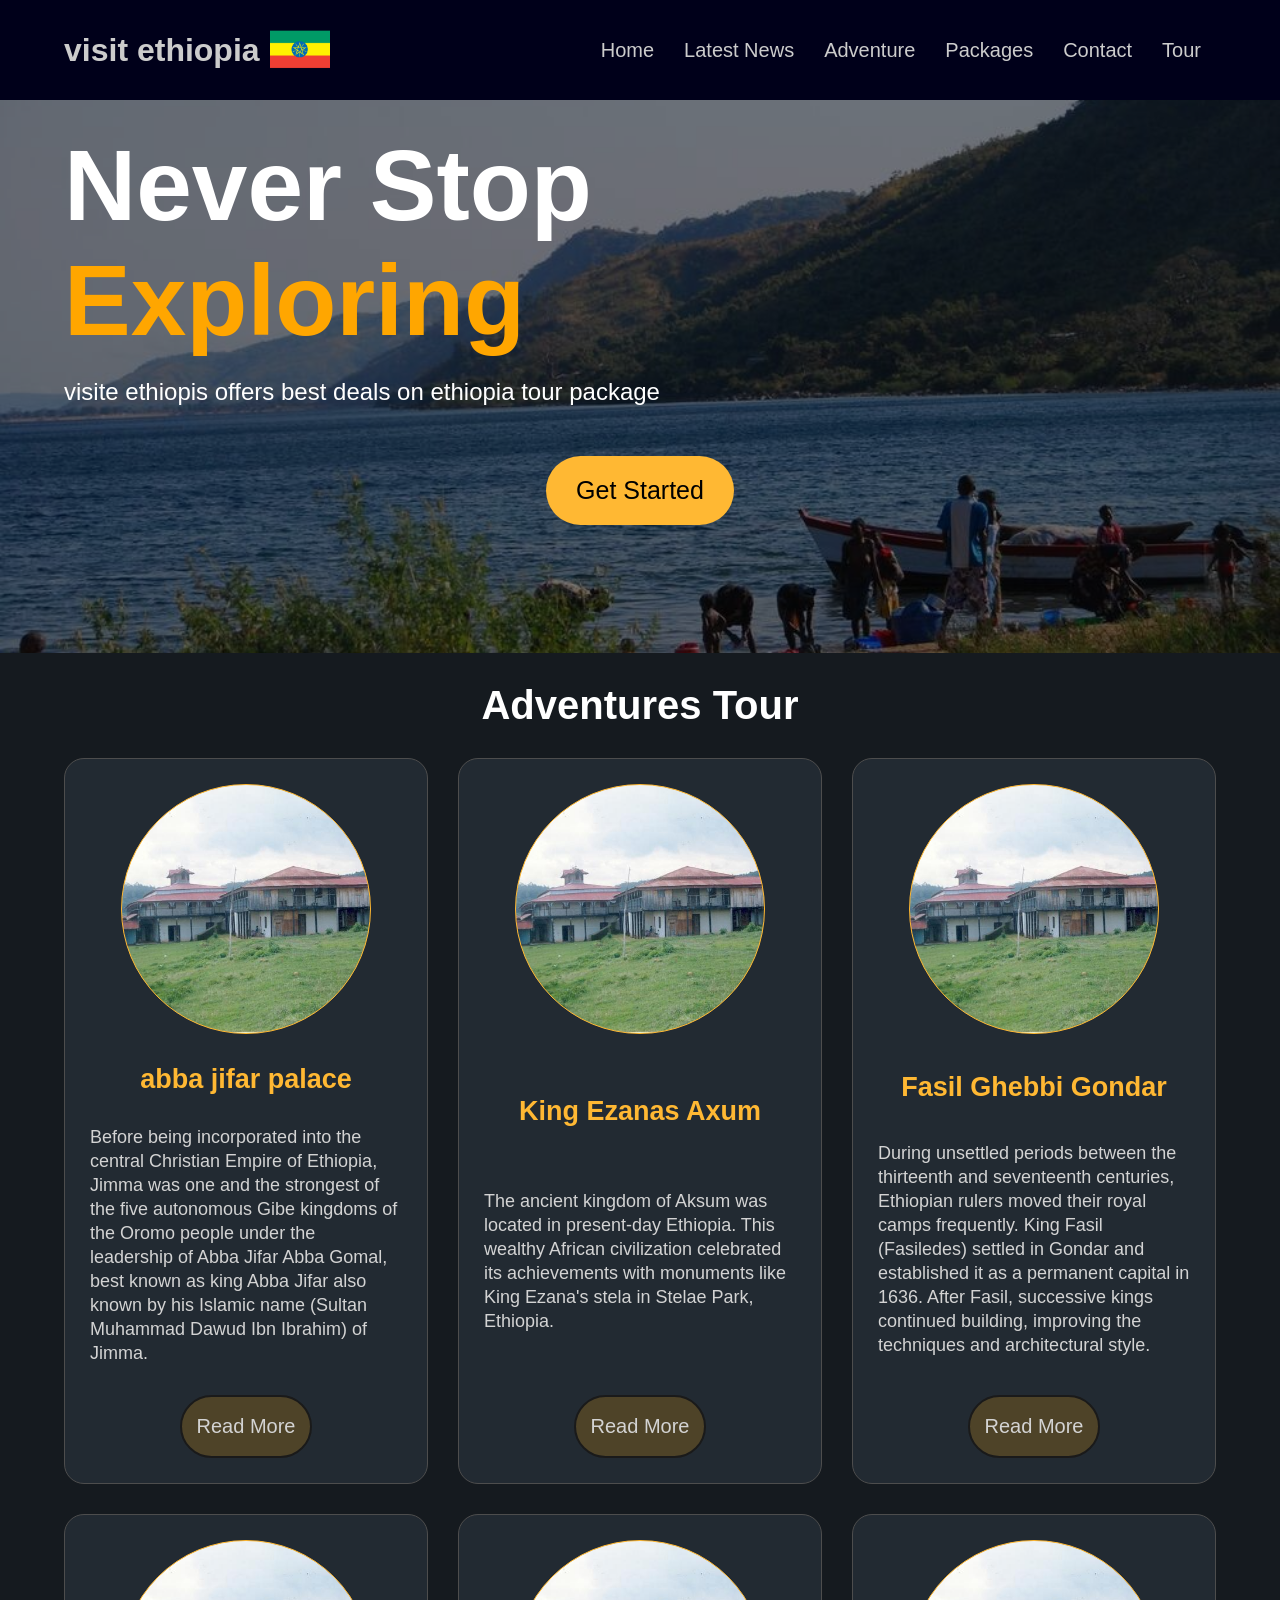
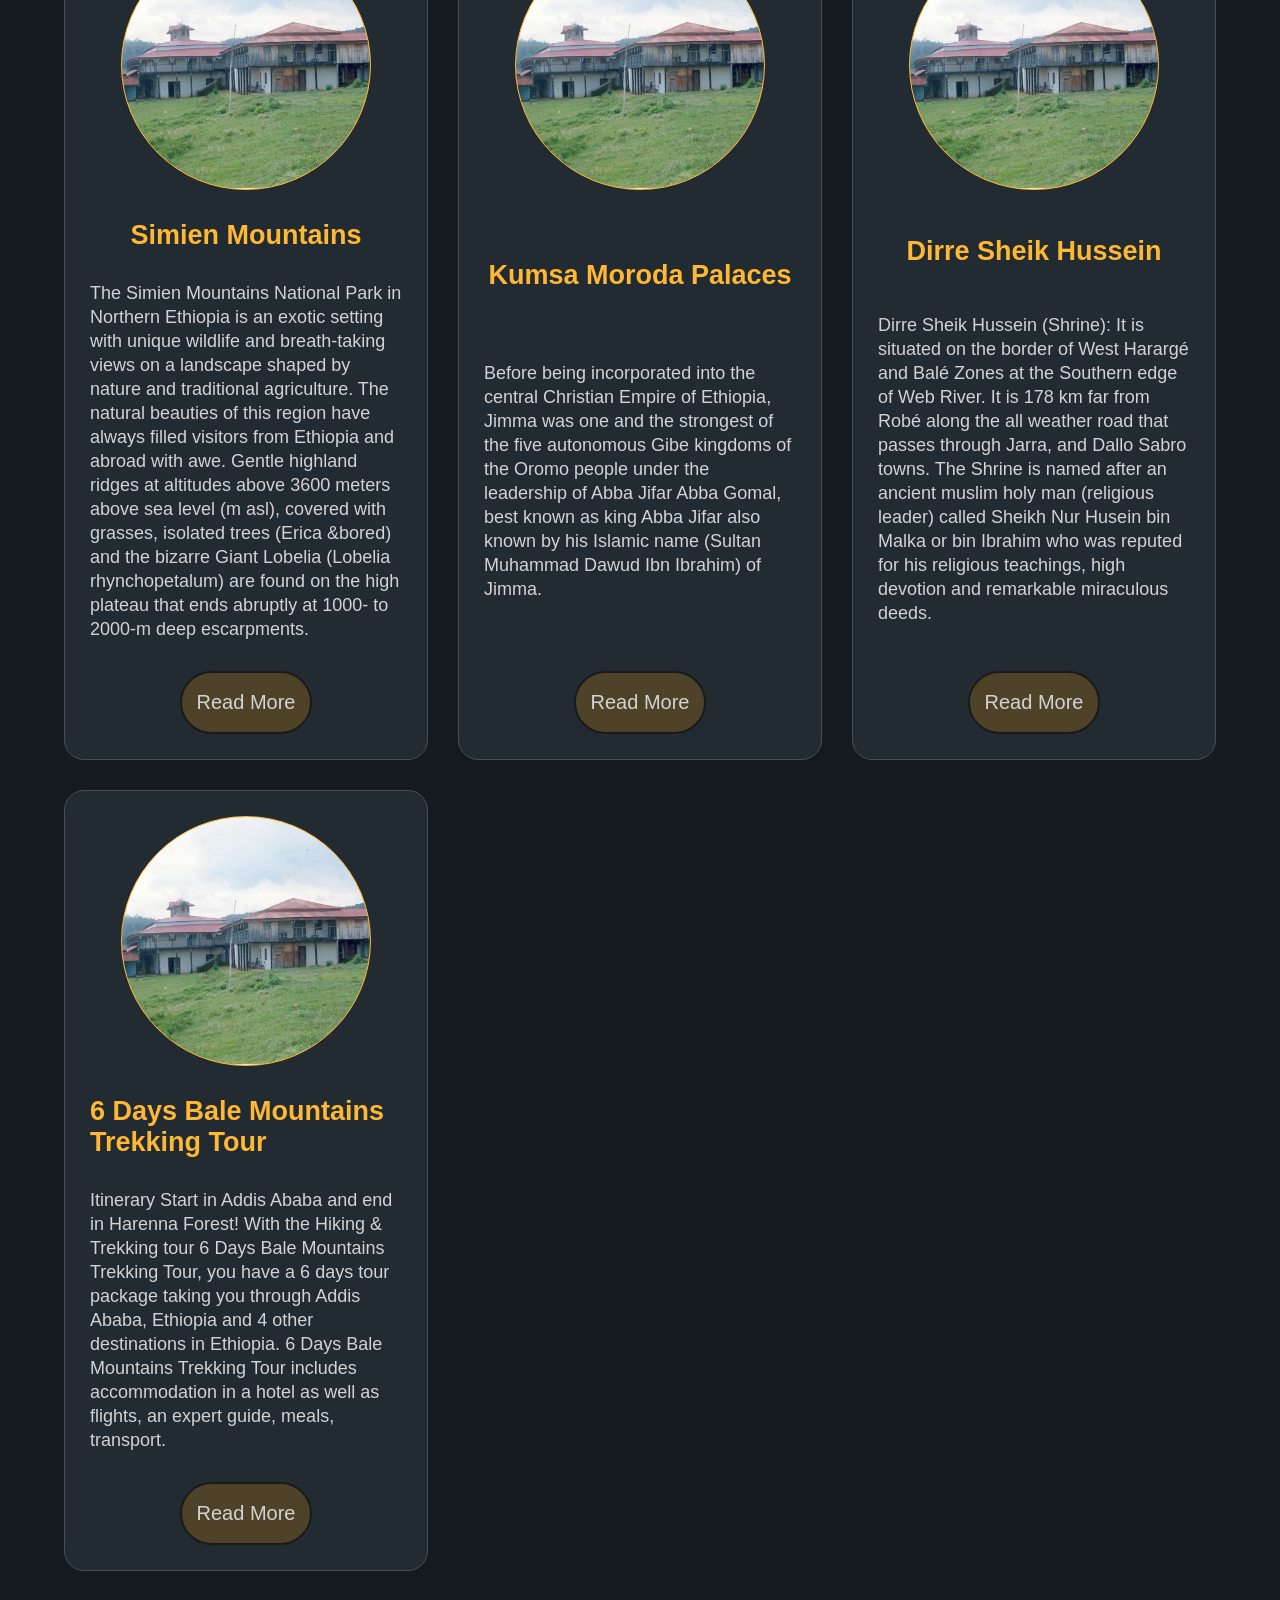
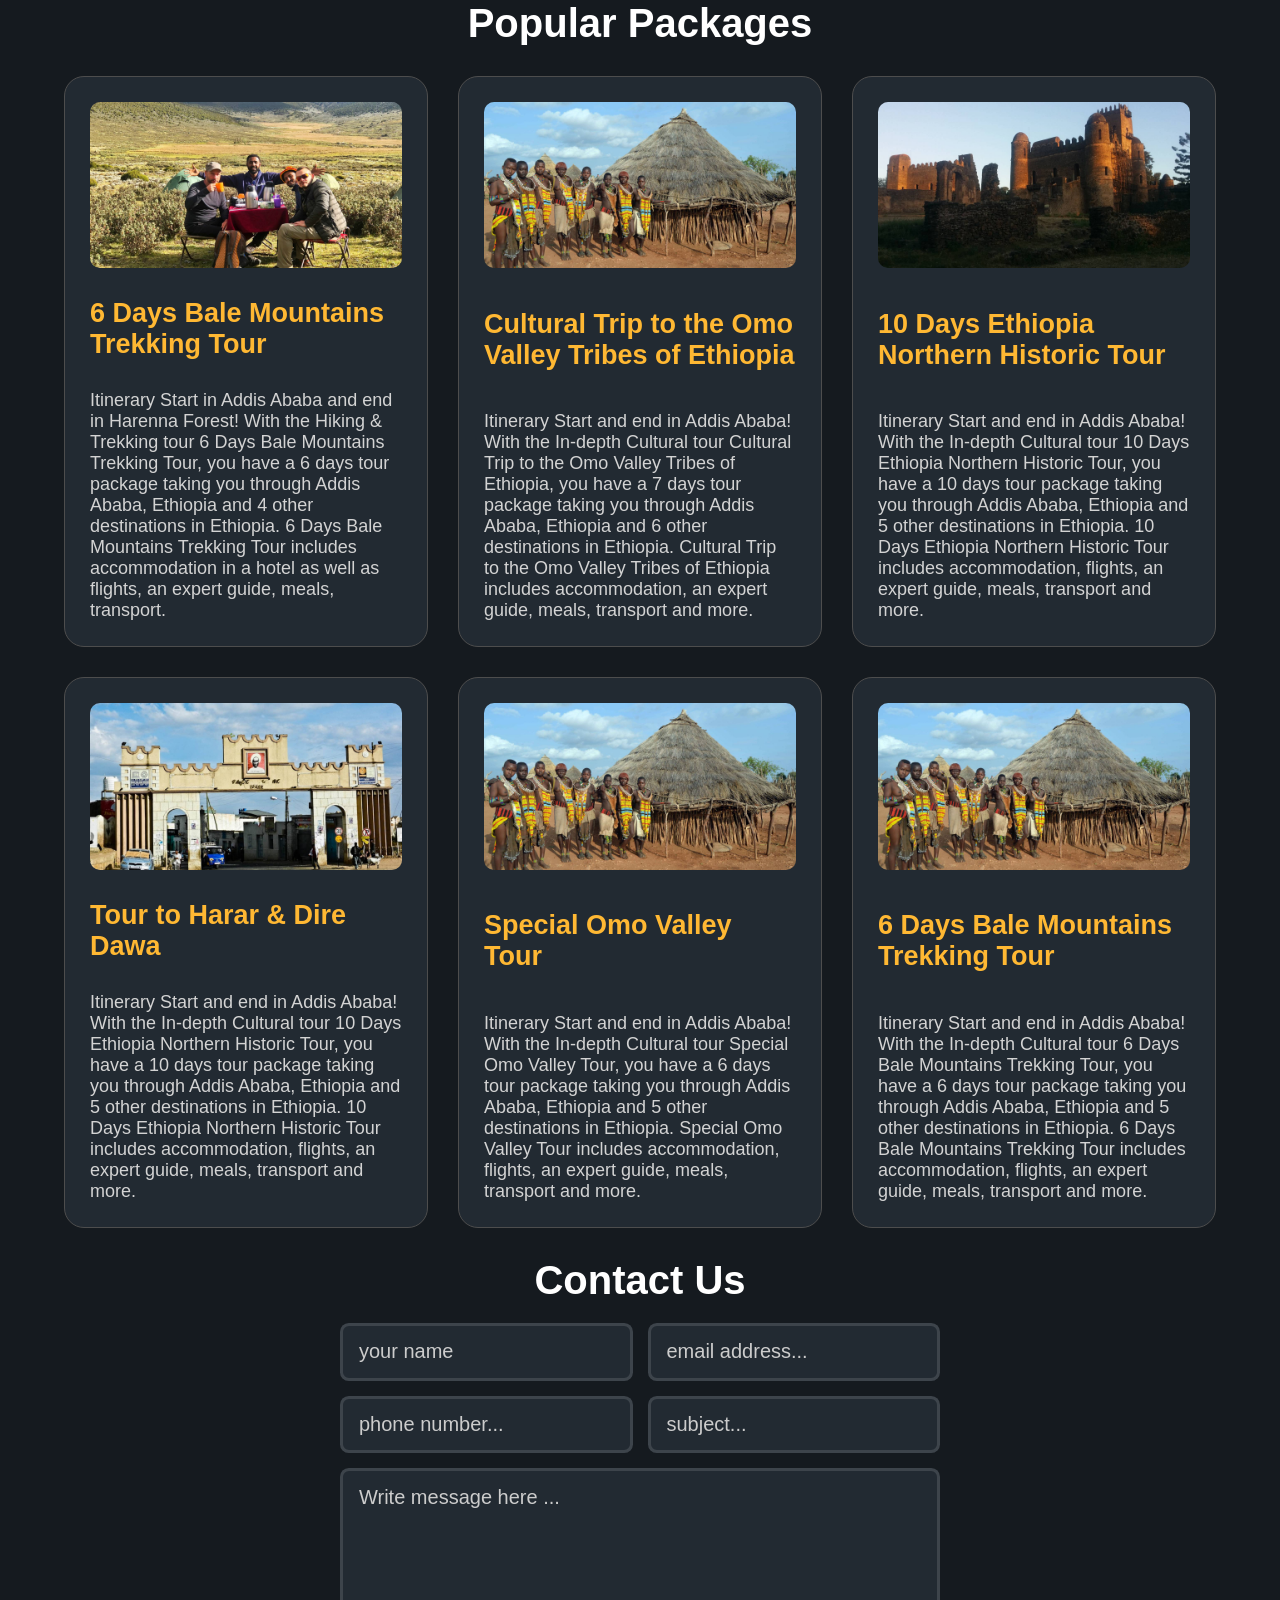
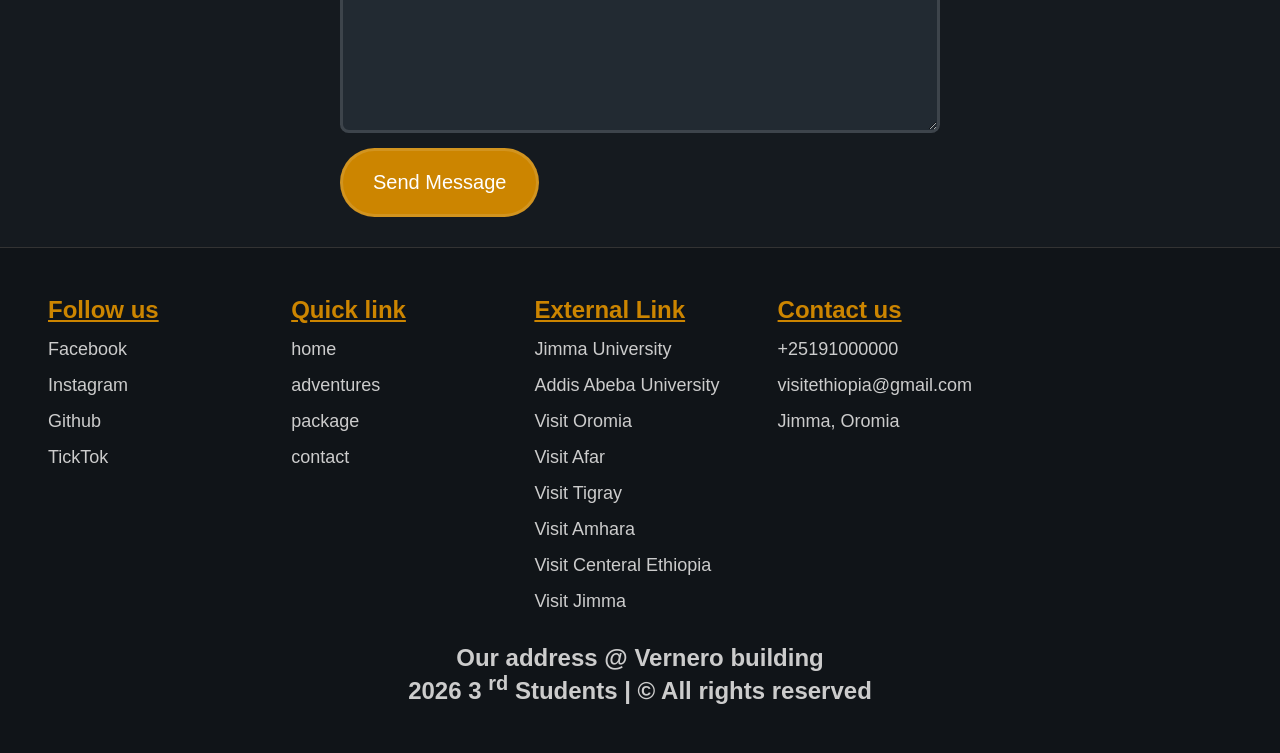
==== index.html @ 1f54592b "making the html onthe root dir" ====
<!doctype html>
<html lang="en">
  <head>
    <meta charset="UTF-8" />
    <meta name="viewport" content="width=device-width, initial-scale=1.0" />
    <link rel="stylesheet" href="./assets/css/visit-ethiopia.css" />
    <link
      rel="stylesheet"
      href="https://cdnjs.cloudflare.com/ajax/libs/font-awesome/6.5.1/css/all.min.css"
    />

    <title>Visit ethiopia</title>
  </head>
  <body>
    <header>
      <div class="logo-container">
        <div class="logo-text-container"><h1>visit ethiopia</h1></div>
        <img
          src="../assets/img/pngwing.com (2).png"
          alt="ethiopia flag"
          width="60"
        />
      </div>

      <nav>
        <div class="bar">
          <i class="fa-solid fa-bars"></i>
        </div>
        <ul>
          <li><a href="#">home</a></li>
          <li><a href="#">latest news</a></li>
          <li><a href="#">adventure</a></li>
          <li><a href="#">packages</a></li>
          <li><a href="#">contact</a></li>
          <li><a href="#">tour</a></li>
        </ul>
      </nav>
    </header>
    <main>
      <div class="landing-container">
        <div class="neverstop-cotainer">
          <p>never stop <br /><span class="exploring">exploring</span></p>
        </div>
        <div class="paragraph-container">
          <p>visite ethiopis offers best deals on ethiopia tour package</p>
        </div>

        <div class="btn-container">
          <button>get started</button>
        </div>
      </div>

      <section class="addventure-box-container">
        <div class="adventure-title"><a href="#">adventures tour</a></div>
        <div class="adventure-box">
          <div class="img"></div>
          <div class="title-container">
            <h1>abba jifar palace</h1>
          </div>
          <div class="para-container">
            <p>
              Before being incorporated into the central Christian Empire of
              Ethiopia, Jimma was one and the strongest of the five autonomous
              Gibe kingdoms of the Oromo people under the leadership of Abba
              Jifar Abba Gomal, best known as king Abba Jifar also known by his
              Islamic name (Sultan Muhammad Dawud Ibn Ibrahim) of Jimma.
            </p>
          </div>
          <div class="read-more">
            <a href="#">read more</a>
          </div>
        </div>
        <div class="adventure-box">
          <div class="img"></div>
          <div class="title-container">
            <h1>King Ezanas Axum</h1>
          </div>
          <div class="para-container">
            <p>
              The ancient kingdom of Aksum was located in present-day Ethiopia.
              This wealthy African civilization celebrated its achievements with
              monuments like King Ezana's stela in Stelae Park, Ethiopia.
            </p>
          </div>
          <div class="read-more">
            <a href="#">read more</a>
          </div>
        </div>
        <div class="adventure-box">
          <div class="img"></div>
          <div class="title-container">
            <h1>Fasil Ghebbi Gondar</h1>
          </div>
          <div class="para-container">
            <p>
              During unsettled periods between the thirteenth and seventeenth
              centuries, Ethiopian rulers moved their royal camps frequently.
              King Fasil (Fasiledes) settled in Gondar and established it as a
              permanent capital in 1636. After Fasil, successive kings continued
              building, improving the techniques and architectural style.
            </p>
          </div>
          <div class="read-more">
            <a href="#">read more</a>
          </div>
        </div>
        <div class="adventure-box">
          <div class="img"></div>
          <div class="title-container">
            <h1>Simien Mountains</h1>
          </div>
          <div class="para-container">
            <p>
              The Simien Mountains National Park in Northern Ethiopia is an
              exotic setting with unique wildlife and breath-taking views on a
              landscape shaped by nature and traditional agriculture. The
              natural beauties of this region have always filled visitors from
              Ethiopia and abroad with awe. Gentle highland ridges at altitudes
              above 3600 meters above sea level (m asl), covered with grasses,
              isolated trees (Erica &bored) and the bizarre Giant Lobelia
              (Lobelia rhynchopetalum) are found on the high plateau that ends
              abruptly at 1000- to 2000-m deep escarpments.
            </p>
          </div>
          <div class="read-more">
            <a href="#">read more</a>
          </div>
        </div>
        <div class="adventure-box">
          <div class="img"></div>
          <div class="title-container">
            <h1>Kumsa Moroda Palaces</h1>
          </div>
          <div class="para-container">
            <p>
              Before being incorporated into the central Christian Empire of
              Ethiopia, Jimma was one and the strongest of the five autonomous
              Gibe kingdoms of the Oromo people under the leadership of Abba
              Jifar Abba Gomal, best known as king Abba Jifar also known by his
              Islamic name (Sultan Muhammad Dawud Ibn Ibrahim) of Jimma.
            </p>
          </div>
          <div class="read-more">
            <a href="#">read more</a>
          </div>
        </div>
        <div class="adventure-box">
          <div class="img"></div>
          <div class="title-container">
            <h1>Dirre Sheik Hussein</h1>
          </div>
          <div class="para-container">
            <p>
              Dirre Sheik Hussein (Shrine): It is situated on the border of West
              Harargé and Balé Zones at the Southern edge of Web River. It is
              178 km far from Robé along the all weather road that passes
              through Jarra, and Dallo Sabro towns. The Shrine is named after an
              ancient muslim holy man (religious leader) called Sheikh Nur
              Husein bin Malka or bin Ibrahim who was reputed for his religious
              teachings, high devotion and remarkable miraculous deeds.
            </p>
          </div>
          <div class="read-more">
            <a href="#">read more</a>
          </div>
        </div>
        <div class="adventure-box">
          <div class="img"></div>
          <div class="title-container">
            <h1>6 Days Bale Mountains Trekking Tour</h1>
          </div>
          <div class="para-container">
            <p>
              Itinerary Start in Addis Ababa and end in Harenna Forest! With the
              Hiking & Trekking tour 6 Days Bale Mountains Trekking Tour, you
              have a 6 days tour package taking you through Addis Ababa,
              Ethiopia and 4 other destinations in Ethiopia. 6 Days Bale
              Mountains Trekking Tour includes accommodation in a hotel as well
              as flights, an expert guide, meals, transport.
            </p>
          </div>
          <div class="read-more">
            <a href="#">read more</a>
          </div>
        </div>
      </section>
      <section>
        <div class="packagecontainer">
          <div class="packagetitle">
            <a href="#home" name="package">Popular Packages</a>
          </div>
          <div class="box">
            <img
              src="../assets/img/6 days.jpg"
              alt="6 Days Bale Mountains Trekking Tour"
            />
            <h1>6 Days Bale Mountains Trekking Tour</h1>
            <p>
              Itinerary Start in Addis Ababa and end in Harenna Forest! With the
              Hiking &amp; Trekking tour 6 Days Bale Mountains Trekking Tour,
              you have a 6 days tour package taking you through Addis Ababa,
              Ethiopia and 4 other destinations in Ethiopia. 6 Days Bale
              Mountains Trekking Tour includes accommodation in a hotel as well
              as flights, an expert guide, meals, transport.
            </p>
          </div>
          <div class="box">
            <img
              src="../assets/img/omo valley.jpg"
              alt="Cultural Trip to the Omo Valley Tribes of Ethiopia"
            />
            <h1>Cultural Trip to the Omo Valley Tribes of Ethiopia</h1>
            <p>
              Itinerary Start and end in Addis Ababa! With the In-depth Cultural
              tour Cultural Trip to the Omo Valley Tribes of Ethiopia, you have
              a 7 days tour package taking you through Addis Ababa, Ethiopia and
              6 other destinations in Ethiopia. Cultural Trip to the Omo Valley
              Tribes of Ethiopia includes accommodation, an expert guide, meals,
              transport and more.
            </p>
          </div>
          <div class="box">
            <img
              src="../assets/img/ethio northern.jpg"
              alt="10 Days Ethiopia Northern Historic Tour"
            />
            <h1>10 Days Ethiopia Northern Historic Tour</h1>
            <p>
              Itinerary Start and end in Addis Ababa! With the In-depth Cultural
              tour 10 Days Ethiopia Northern Historic Tour, you have a 10 days
              tour package taking you through Addis Ababa, Ethiopia and 5 other
              destinations in Ethiopia. 10 Days Ethiopia Northern Historic Tour
              includes accommodation, flights, an expert guide, meals, transport
              and more.
            </p>
          </div>
          <div class="box">
            <img
              src="../assets/img/tour harari and diree.jpg"
              alt="Tour to Harar &amp; Dire Dawa"
            />
            <h1>Tour to Harar &amp; Dire Dawa</h1>
            <p>
              Itinerary Start and end in Addis Ababa! With the In-depth Cultural
              tour 10 Days Ethiopia Northern Historic Tour, you have a 10 days
              tour package taking you through Addis Ababa, Ethiopia and 5 other
              destinations in Ethiopia. 10 Days Ethiopia Northern Historic Tour
              includes accommodation, flights, an expert guide, meals, transport
              and more.
            </p>
          </div>
          <div class="box">
            <img
              src="../assets/img/omo valley.jpg"
              alt="Special Omo Valley Tour"
            />
            <h1>Special Omo Valley Tour</h1>
            <p>
              Itinerary Start and end in Addis Ababa! With the In-depth Cultural
              tour Special Omo Valley Tour, you have a 6 days tour package
              taking you through Addis Ababa, Ethiopia and 5 other destinations
              in Ethiopia. Special Omo Valley Tour includes accommodation,
              flights, an expert guide, meals, transport and more.
            </p>
          </div>
          <div class="box">
            <img
              src="../assets/img/omo valley.jpg"
              alt="6 Days Bale Mountains Trekking Tour"
            />
            <h1>6 Days Bale Mountains Trekking Tour</h1>
            <p>
              Itinerary Start and end in Addis Ababa! With the In-depth Cultural
              tour 6 Days Bale Mountains Trekking Tour, you have a 6 days tour
              package taking you through Addis Ababa, Ethiopia and 5 other
              destinations in Ethiopia. 6 Days Bale Mountains Trekking Tour
              includes accommodation, flights, an expert guide, meals, transport
              and more.
            </p>
          </div>
        </div>
      </section>
      <section>
        <div class="contactcontainer">
          <div class="contacttitle">
            <a href="#home" name="contact">contact us</a>
          </div>
          <form action="" method="post">
            <input
              type="text"
              name="fname"
              id="fname"
              placeholder="your name"
            />
            <input
              type="email"
              name="email"
              id="email"
              placeholder="email address..."
            />
            <input
              type="tel"
              name="phone"
              id="phone"
              placeholder="phone number..."
            />
            <input
              type="text"
              name="subject"
              id="subject"
              placeholder="subject..."
            />
            <textarea
              name="message"
              id=""
              placeholder="Write message here ..."
              rows="10"
            ></textarea>
            <div class="btn-container">
              <input type="submit" value="Send Message" />
            </div>
          </form>
        </div>
      </section>
    </main>

    <footer>
      <div class="footercontainer">
        <div class="footer-box">
          <h2>Follow us</h2>
          <a href="#">Facebook</a>
          <a href="#">Instagram</a>
          <a href="#">Github</a>
          <a href="#">TickTok</a>
        </div>
        <div class="footer-box">
          <h2>Quick link</h2>
          <a href="#home">home</a>
          <a href="#adventures">adventures</a>
          <a href="#package">package</a>
          <a href="#contact">contact</a>
        </div>
        <div class="footer-box">
          <h2>External Link</h2>
          <a href="#">Jimma University</a>
          <a href="#">Addis Abeba University</a>
          <a href="#">Visit Oromia</a>
          <a href="#">Visit Afar</a>
          <a href="#">Visit Tigray</a>
          <a href="#">Visit Amhara</a>
          <a href="#">Visit Centeral Ethiopia</a>
          <a href="#">Visit Jimma</a>
        </div>
        <div class="footer-box">
          <h2>Contact us</h2>
          <a href="">+25191000000</a>
          <a href="">visitethiopia@gmail.com</a>
          <a href="">Jimma, Oromia</a>
        </div>

        <div class="copyright">
          <h2>Our address @ Vernero building</h2>
          <h2>
            2026 3 <sup style="text-transform: lowercase">rd</sup> Students | ©
            All rights reserved
          </h2>
        </div>
      </div>
    </footer>
  </body>
</html>
---- assets/css/visit-ethiopia.css ----
* {
    box-sizing: border-box;
    margin: 0;
    padding: 0;
    font-family: Arial, Helvetica, sans-serif;
}

body {
    background-color: #151a1f;

}

header {
    position: fixed;
    z-index: 999;
    width: 100%;
    display: flex;
    align-items: center;
    color: hsl(0, 0%, 80%);
    background-color: hsl(240, 100%, 5%);
    justify-content: space-between;
    padding-inline: 5%;
    padding-block: 20px;
}

header .logo-container {
    display: flex;
    gap: 10px;
    align-items: center;
}
header .logo-container img {
    
    border-radius: 10px;
}
header nav ul {
    display: flex;
    text-transform: capitalize;
}

header nav ul li {
    list-style: none;
    padding-inline: 15px;
    padding-block: 10px;
    border-radius: 3px;
}

header nav ul li a {
    font-size: 20px;
    text-decoration: none;
    color: hsl(0, 0%, 80%);
    position: relative;
}

header nav ul li:hover > a {
    color: orange;
}


header nav ul li:hover{
    background-color: rgba(255, 166, 0, 0.3);
    color: hsla(39, 100%, 50%, 0.811);
}

.bar {
    font-size: 30px;
    cursor: pointer;
    transition: all 0.3s ease-out;
    display: none;
}

.bar:hover

.bar:hover {
    color: hsl(39, 100%, 80%);
}
/* header nav ul li a::before{
    content: "";
    width: 100%;
    height: 2px;
    background-color: hsl(0, 0%, 80%);
    position: absolute;
    border-radius: 2px;
    bottom: -2px;
    transform: scaleX(0);
    transform-origin: left;
    transition: transform 0.3s ease-out;

} */
/* header nav ul li a::before:hover{
    
} */
/* header nav ul li a:hover::before {
    transform: scaleX(1);
    color: hsl(0, 0%, 70%);
    transform-origin: right;
} */

.landing-container {
    width: 100%;
    background: url(../img/photo_1_2026-10-21_10-51-41.jpg) no-repeat;
    background-position: center;
    padding-inline: 5%;
    background-size: cover;
    padding-block: 10%;
    position: relative;
    z-index: 100;
}

.landing-container::before {
    content: " ";
    width: 100%;
    top: 0;
    left: 0;
    position: absolute;
    height: 100%;
    background-color: hsl(0, 0%, 0%);
    opacity: 0.5;
    z-index: -10;
}

.landing-container .neverstop-cotainer {
    text-transform: capitalize;
    color: hsl(0, 0%, 100%);
    font-weight: bold;
    font-size: 100px;

}

.paragraph-container {
    margin-top: 20px;
    color: hsl(0, 0%, 100%);
    font-size: 1.5rem;

}

.landing-container .btn-container {
    display: flex;
    margin-top: 50px;
    justify-content: center;
    z-index: 20;
}

.landing-container div button {
    text-transform: capitalize;
    background-color: hsl(39, 100%, 60%);
    font-size: 18px;
    padding: 20px 30px;
    border: none;
    cursor: pointer;
    border-radius: 45px;
    font-size: 25px;
    font-weight: 500;
    transition: all 0.4s ease-out;

    position: relative;
}
.landing-container div button:hover {
    background-color: hsl(39, 100%, 80%);
    top: -5px;
}
.exploring {
    color: hsl(39, 100%, 50%);
}

.adventure-box, .box {
    display: flex;
    font-size: 18px;
    flex-direction: column;
    gap: 30px;
    justify-content: center;
    justify-content: space-between;
    align-items: center;
    background-color: #222a32;
    color: lightgray;
    padding: 25px;
    border-radius: 20px;
    border: 1px solid hsl(0, 0%, 30%);
    transition: all 0.4s ease-out;
}

.adventure-box:hover, .box:hover {
    transform: scale(1.03);
    border: 1px solid hsl(39, 100%, 60%);
    background-color: hsl(210, 21%, 20%);
}
.adventure-box .img {
    background: url("../img/photo_9_2026-10-21_10-51-41.jpg");
    background-position: center;
    background-size: cover;
    border: 1px solid hsl(39, 100%, 60%);
    border-radius: 50%;
    width: 250px;
    height: 250px;
}
.adventure-box .title-container, .box h1 {
    color: hsl(39, 100%, 60%);

}
.adventure-box .img img {
    width: 100%;
}

.adventure-box .para-container {
    line-height: 1.5rem;
    
}
.read-more {
    background-color: hsla(39, 100%, 50%, 0.2);
    padding-inline: 15px;
    padding-block: 18px;
    border: 2px solid hsl(0, 0%, 10%);
    border-radius: 130px;
    font-size: 20px;
    transition: all 0.4s ease-out;
    text-transform: capitalize;
}
.read-more a {
    text-decoration: none;
    color: lightgray;
}

.read-more:hover {
    box-shadow: 0px 0px 10px hsla(39, 100%, 50%, 0.5);
    transform: scale(1.05);
}
.addventure-box-container, .packagecontainer {
    margin-top: 30px;
    margin-inline: 5%;
    gap: 30px;
    display: grid;
    grid-template-columns: repeat(auto-fit, minmax(350px, 1fr));
}


/* .box{
    padding: 20px;
    display: flex;
    flex-direction: column;
    align-items: center;
    justify-content: center;
    max-width: 400px;

} */
/* .packagecontainer {
    display: grid;
    margin-top: 40px;
    grid-template-columns: auto auto auto;
    gap: 30px;
} */

.packagecontainer .packagetitle,.addventure-box-container .adventure-title, .contacttitle {
    grid-column: 1/-1;
    font-size: 2.5rem;
    text-transform: capitalize;
    text-align: center;
} 

.packagecontainer .packagetitle a, .addventure-box-container .adventure-title a, .contacttitle a {
    color: white;
    text-decoration: none;
    font-weight: bold;
    transition: all 0.3s ease-out;
}

.packagecontainer .packagetitle a:hover, .addventure-box-container .adventure-title a:hover, .contacttitle a:hover {
    text-shadow: 5px 8px 20px white;
}

.box img {
    max-width: 100%;
    border-radius: 10px;
    
}
.contactcontainer {
    margin: 30px 0;
}
.contactcontainer form {
    margin-inline: auto;
    display: grid;
    grid-template-columns: auto auto;
    width: 600px;
    gap: 15px;
    margin-top: 20px;
}
.contactcontainer form input, form textarea {
    color: white;
    font-size: 20px;
    padding: 0.9rem 1rem;
    border-radius: 0.55rem;
    border: 3px solid rgba(255, 255, 255, 0.12);
    background-color: #222a32;
    outline: none;

}
.contactcontainer form input::placeholder, form textarea::placeholder{
    color: hsl(0, 0%, 80%);
    font-size: 20px;
}
.contactcontainer form input:focus, form textarea:focus {
    outline: 3px solid orange;
}

form textarea {
    width: 100%;
    max-height: 300px;
}
.contactcontainer form textarea,.contactcontainer form .btn-container {
    grid-column: -1/1;
}
.contactcontainer form .btn-container input {
    border-radius: 40px;
    outline: none;
    background-color: hsl(39, 100%, 40%);
    text-transform: capitalize;
    transition: all 0.3s ease-out;
    padding-inline: 30px;
    padding-block: 20px;
    cursor: pointer;
}
.contactcontainer form .btn-container input:hover {
    background-color: hsl(39, 100%, 50%);

}
.footercontainer {
    padding: 3rem;
    display: grid;
    grid-template-columns: repeat(auto-fit, minmax(200px, 1fr));
    background-color: #101418;
    border-top:1px solid hsl(0, 0%, 20%);
    gap: 2rem;
 }

  .footer-box {
    display: flex;
    flex-direction: column;    
    gap: 15px;
  }

 .footer-box h2 {
    color: hsl(39, 100%, 40%);
    text-decoration: underline;
 }

.footer-box a {
text-decoration: none;
color: hsl(0, 0%, 80%);
font-size: 18px;
transition: all 0.3s ease-out;
}  

.footer-box a:hover {
    text-shadow: 0 3px 5px hsl(0, 0%, 80%);
}


 .copyright {
    color: hsl(0, 0%, 80%);
    text-align: center;
    grid-column: -1/1;
}

@media (max-width: 1028px) {
    .bar {
        display: block;
    }

    header nav ul {
        display: none;
    }
    .landing-container .neverstop-cotainer {
        font-size: 70px;
    }
    header nav:hover ul {
        display: flex;
        flex-direction: column;
        position: absolute;
        right: 1rem;
        background-color: #222a32;
        padding: 20px 30px;
        border-radius: 10px;
    }
    
    .landing-container {
        padding-block: 20%;
    }
}
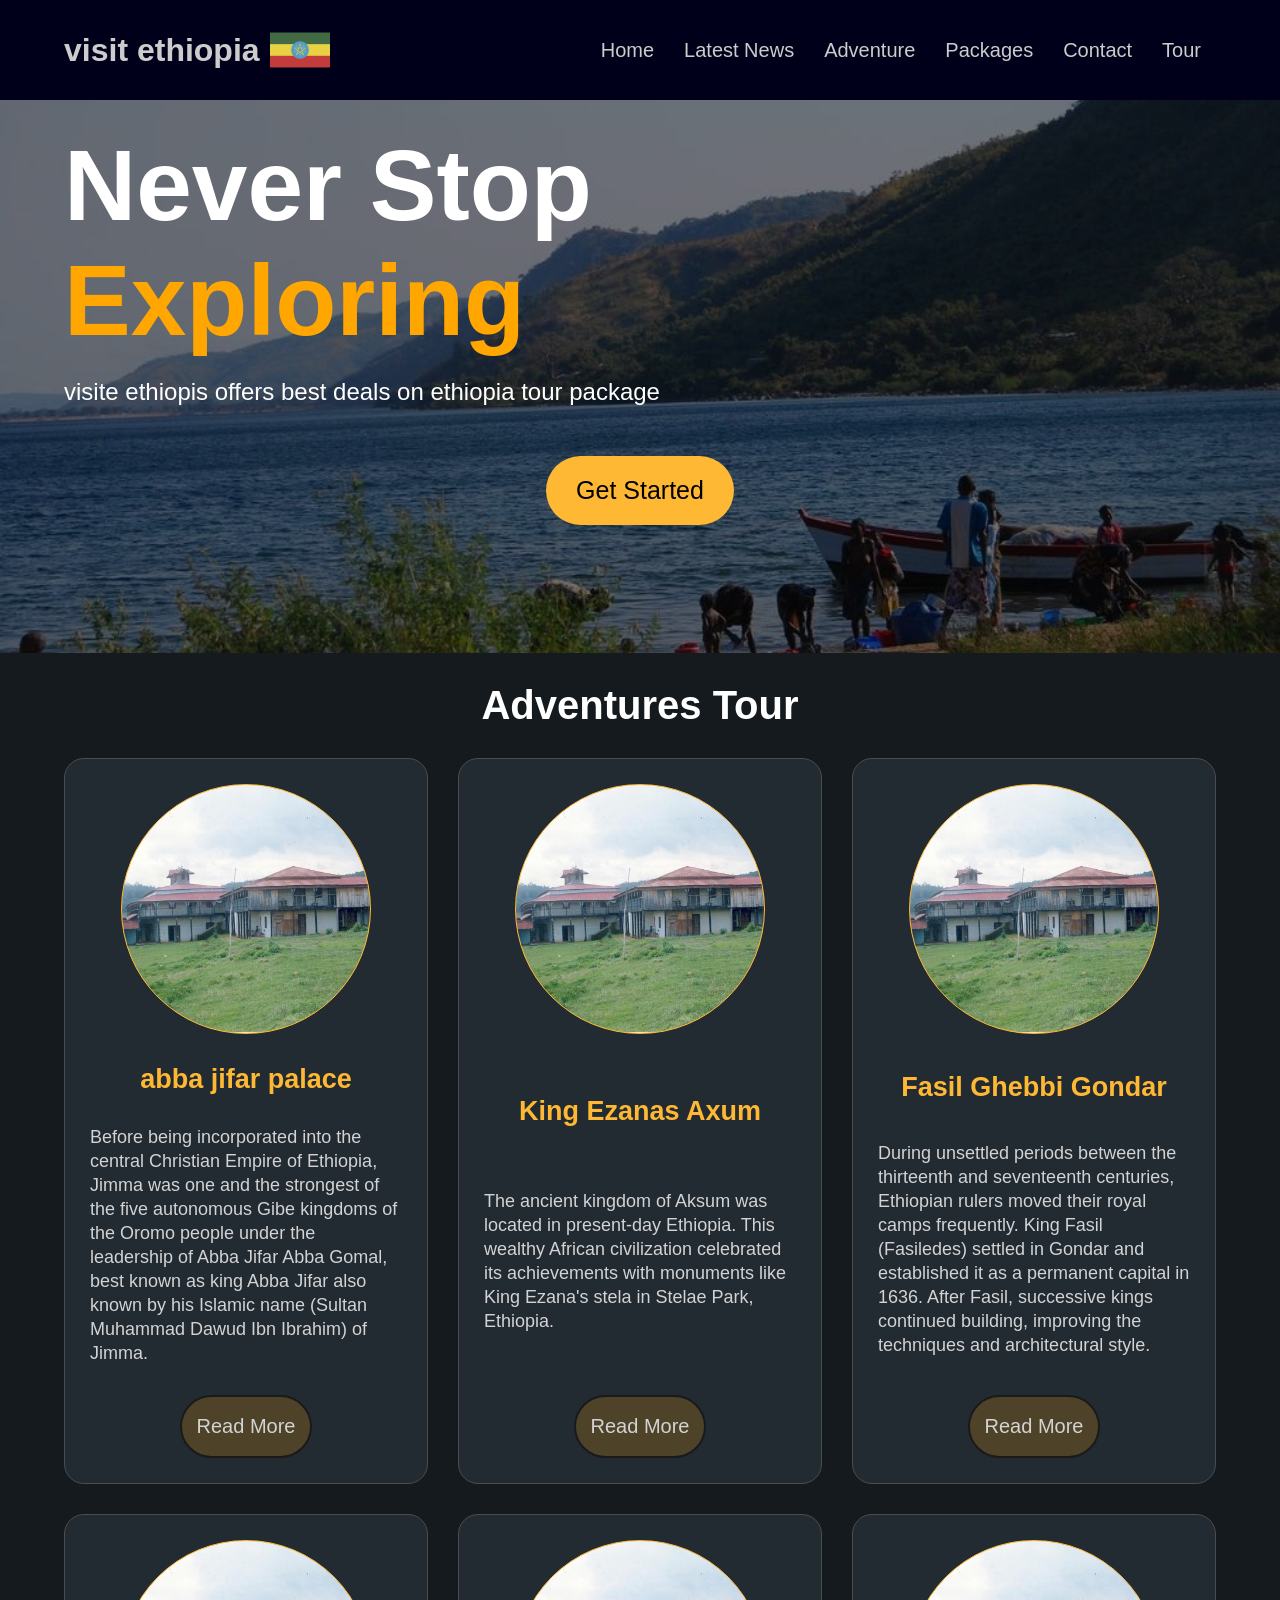
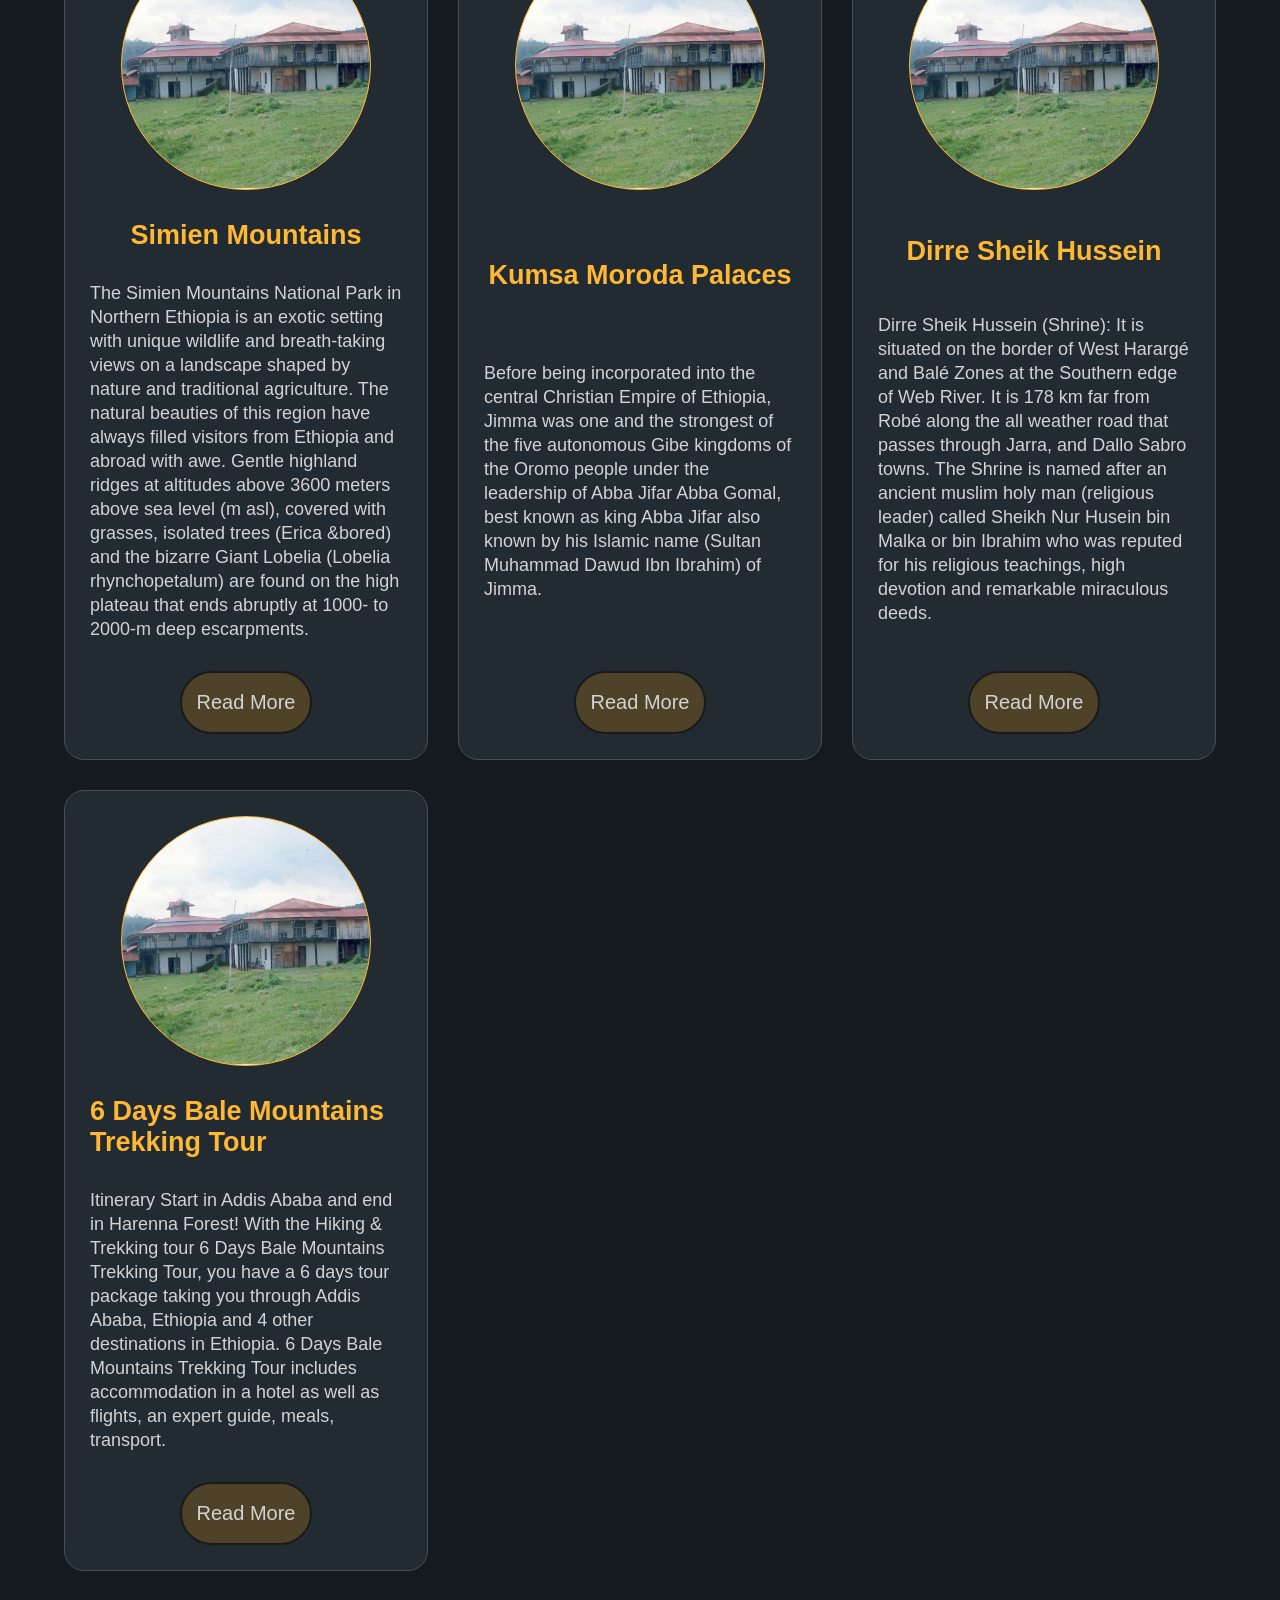
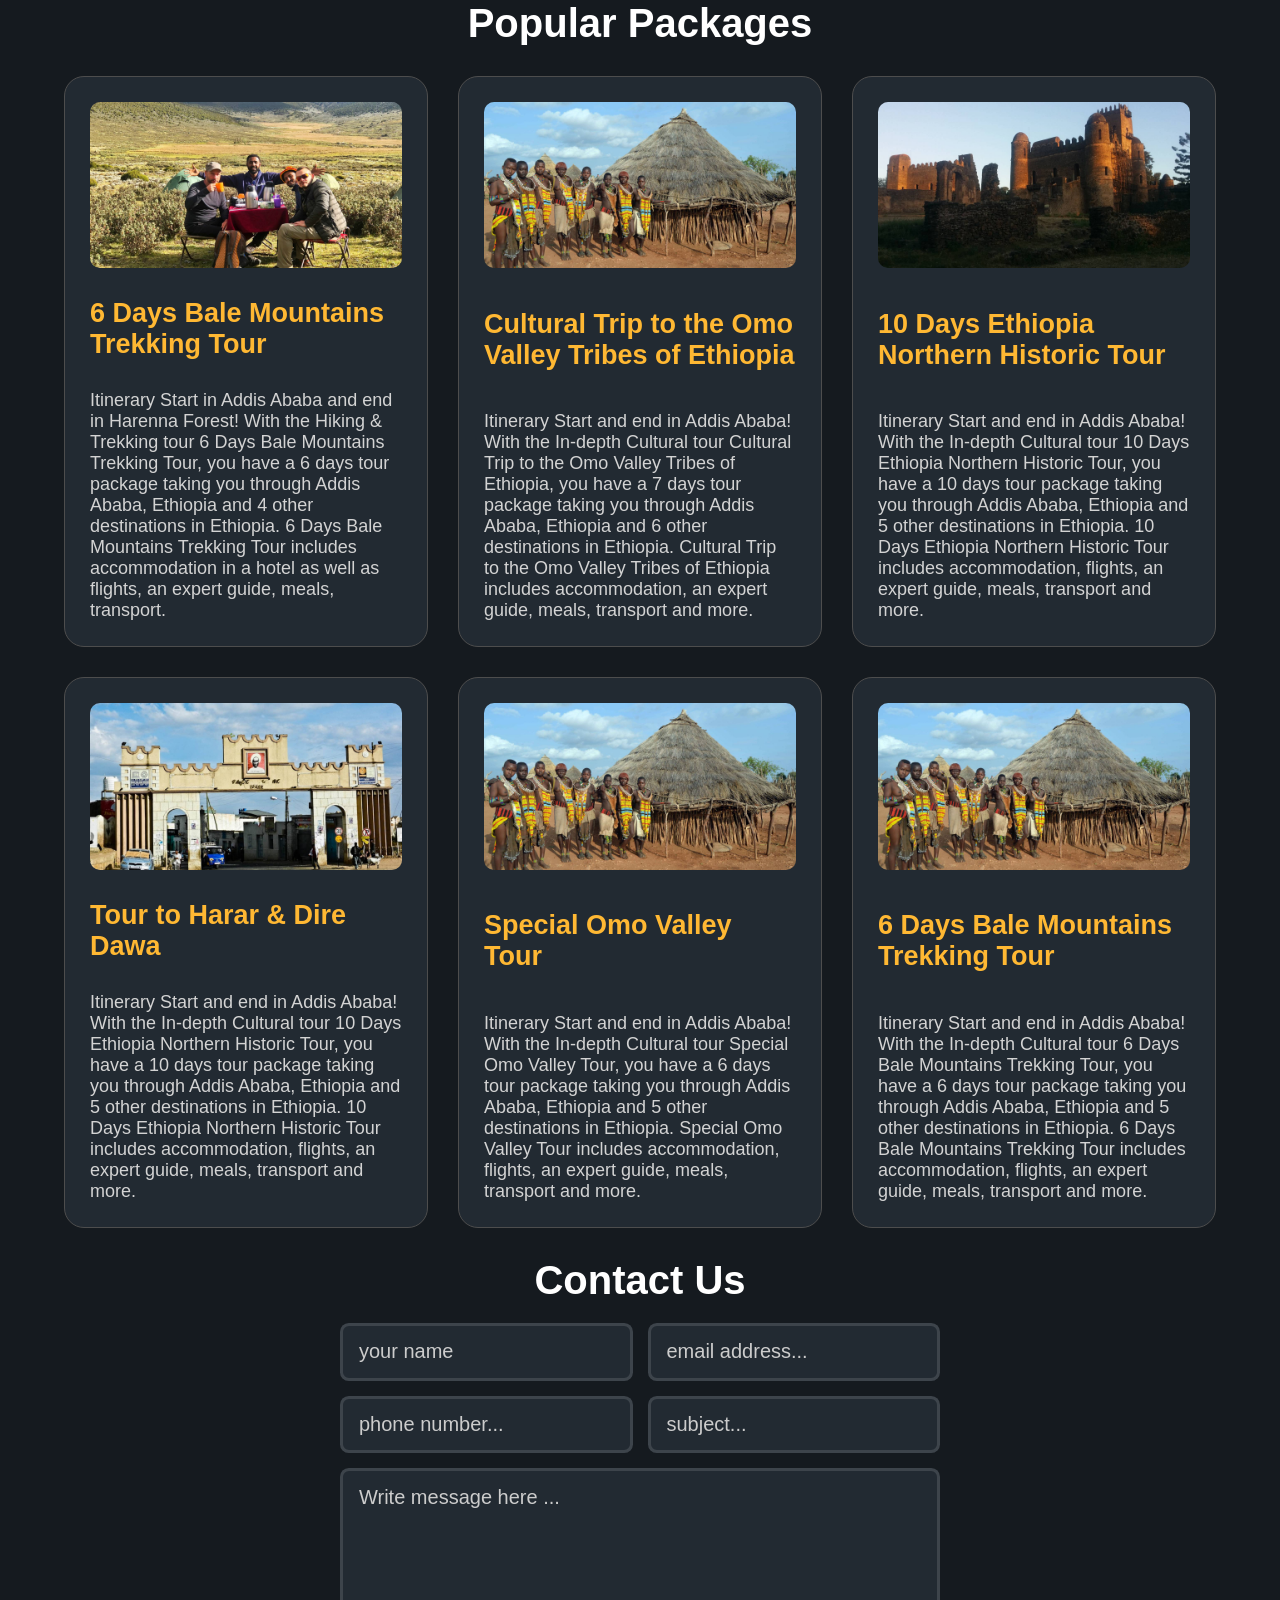
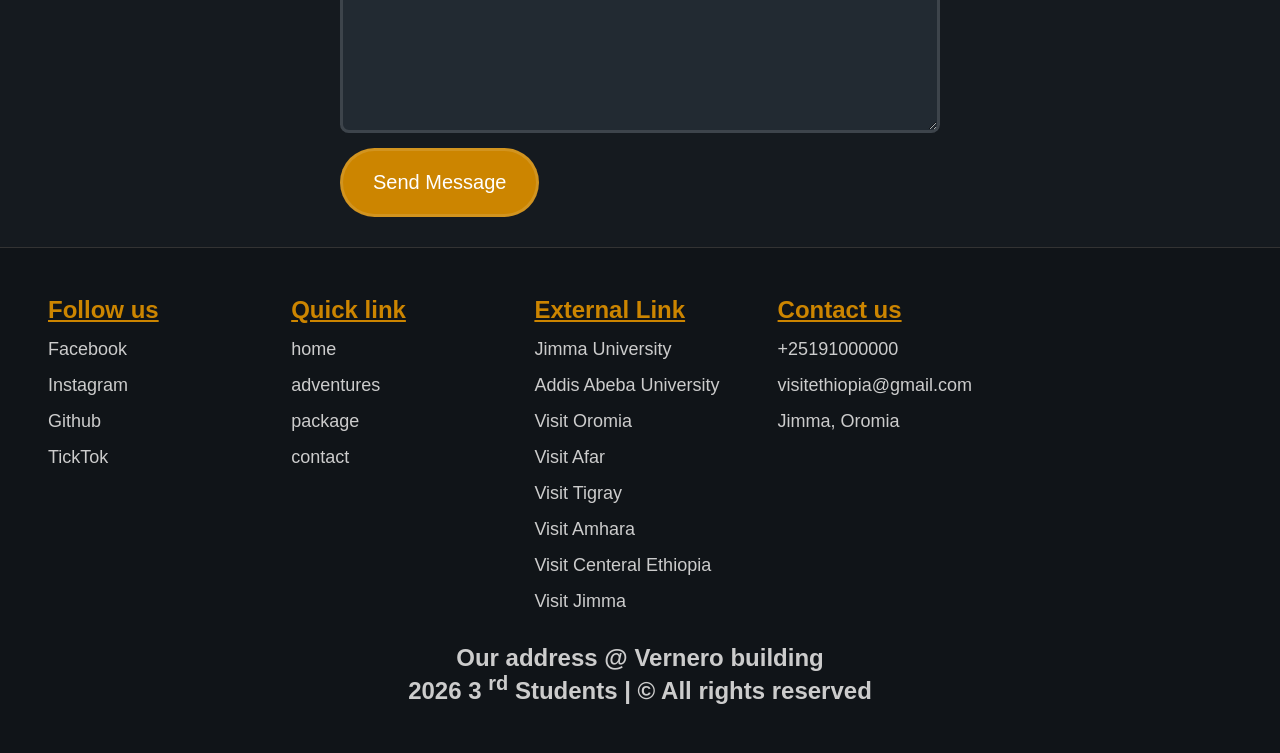
==== commit e4d76ee4: "rename the file path of the imgs" ====
--- a/index.html
+++ b/index.html
@@ -16,7 +16,7 @@
       <div class="logo-container">
         <div class="logo-text-container"><h1>visit ethiopia</h1></div>
         <img
-          src="../assets/img/pngwing.com (2).png"
+          src="./assets/img/pngwing.com (2).png"
           alt="ethiopia flag"
           width="60"
         />
@@ -191,7 +191,7 @@
           </div>
           <div class="box">
             <img
-              src="../assets/img/6 days.jpg"
+              src="./assets/img/6 days.jpg"
               alt="6 Days Bale Mountains Trekking Tour"
             />
             <h1>6 Days Bale Mountains Trekking Tour</h1>
@@ -206,7 +206,7 @@
           </div>
           <div class="box">
             <img
-              src="../assets/img/omo valley.jpg"
+              src="./assets/img/omo valley.jpg"
               alt="Cultural Trip to the Omo Valley Tribes of Ethiopia"
             />
             <h1>Cultural Trip to the Omo Valley Tribes of Ethiopia</h1>
@@ -221,7 +221,7 @@
           </div>
           <div class="box">
             <img
-              src="../assets/img/ethio northern.jpg"
+              src="./assets/img/ethio northern.jpg"
               alt="10 Days Ethiopia Northern Historic Tour"
             />
             <h1>10 Days Ethiopia Northern Historic Tour</h1>
@@ -236,7 +236,7 @@
           </div>
           <div class="box">
             <img
-              src="../assets/img/tour harari and diree.jpg"
+              src="./assets/img/tour harari and diree.jpg"
               alt="Tour to Harar &amp; Dire Dawa"
             />
             <h1>Tour to Harar &amp; Dire Dawa</h1>
@@ -251,7 +251,7 @@
           </div>
           <div class="box">
             <img
-              src="../assets/img/omo valley.jpg"
+              src="./assets/img/omo valley.jpg"
               alt="Special Omo Valley Tour"
             />
             <h1>Special Omo Valley Tour</h1>
@@ -265,7 +265,7 @@
           </div>
           <div class="box">
             <img
-              src="../assets/img/omo valley.jpg"
+              src="./assets/img/omo valley.jpg"
               alt="6 Days Bale Mountains Trekking Tour"
             />
             <h1>6 Days Bale Mountains Trekking Tour</h1>
